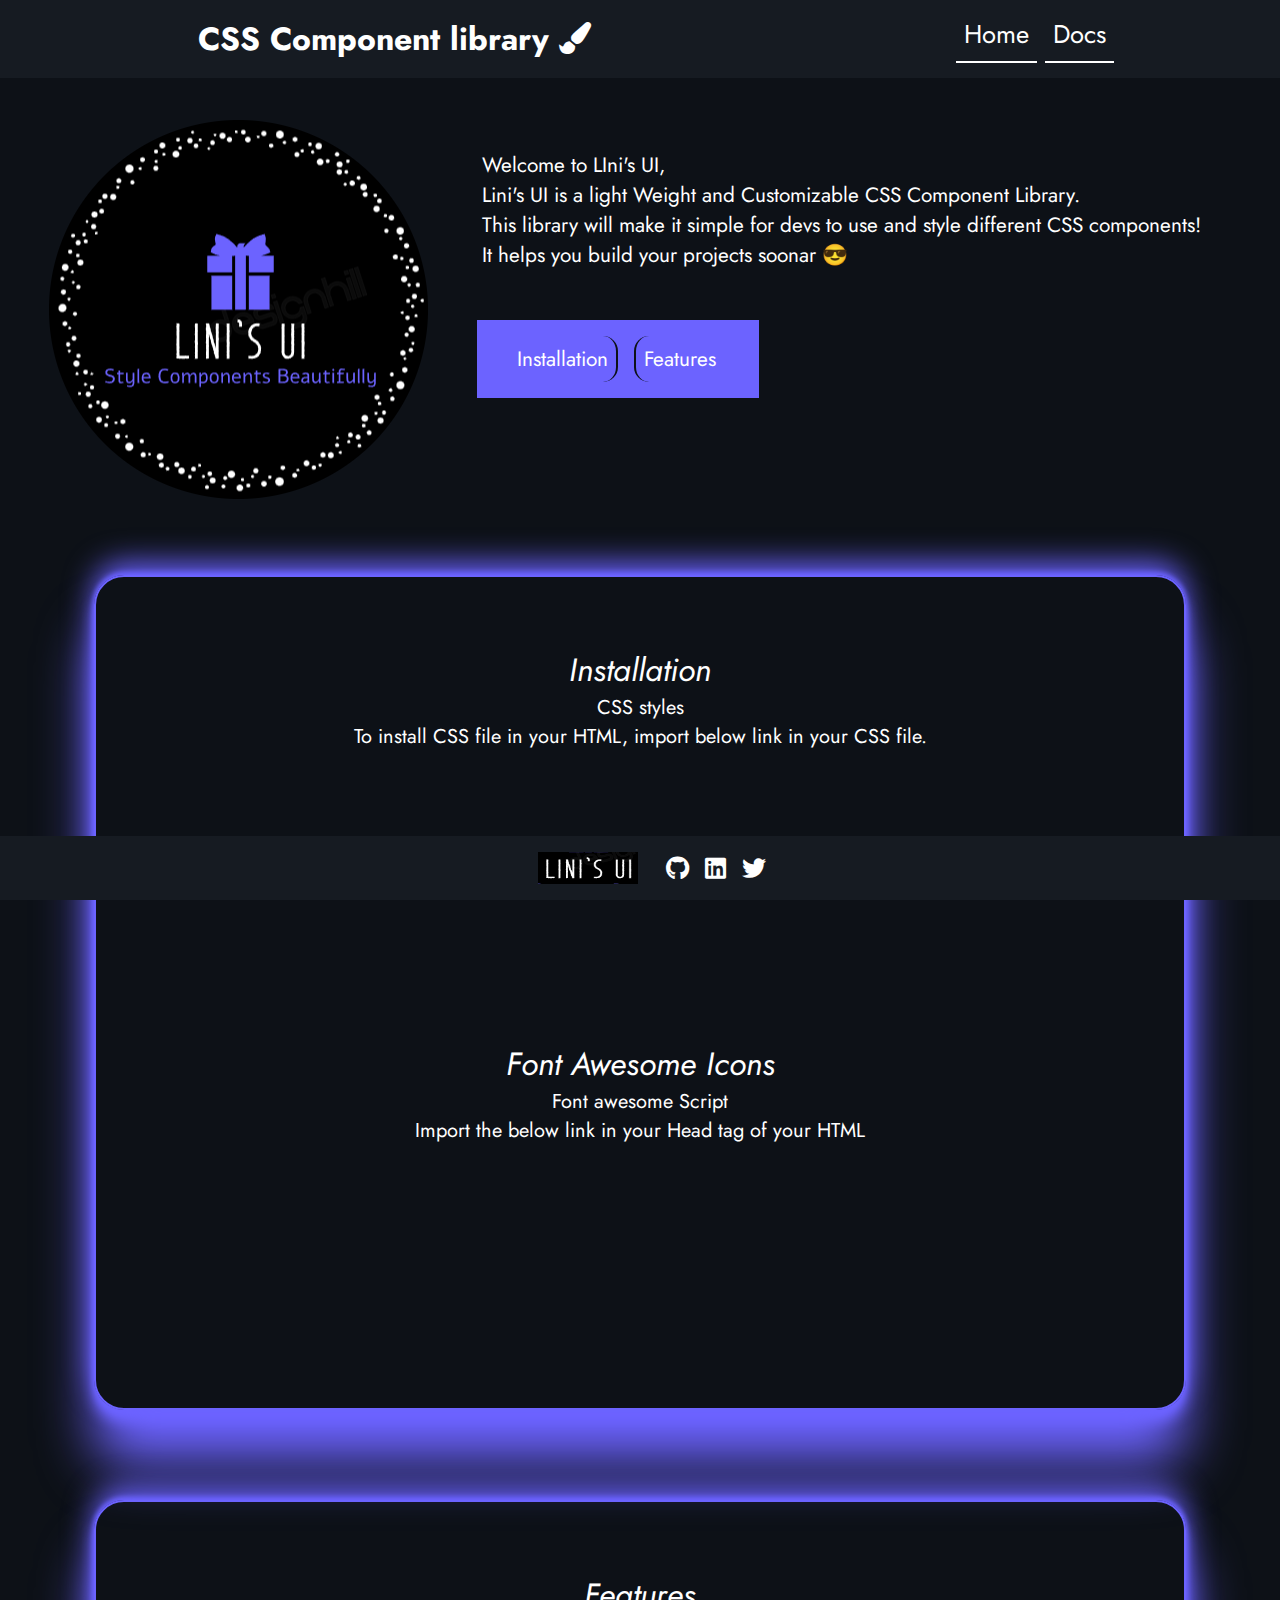
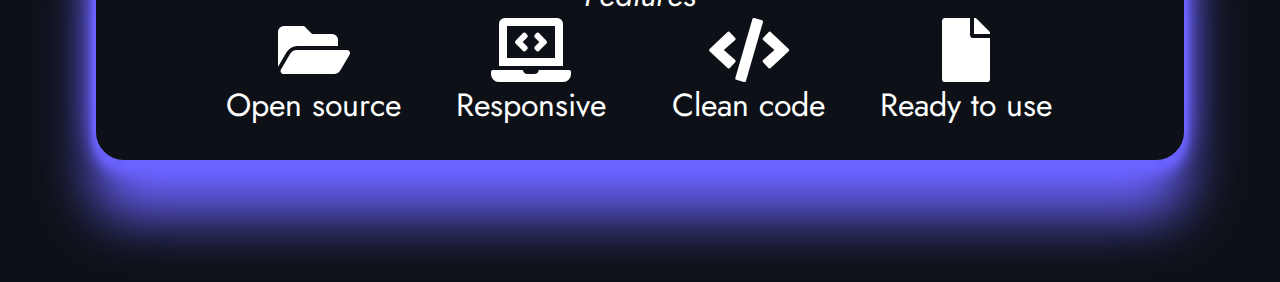
==== index.html @ 8245cbde "docs: changes in documentation" ====
<!DOCTYPE html>
<html lang="en">
<head>
    <meta charset="UTF-8">
    <meta http-equiv="X-UA-Compatible" content="IE=edge">
    <meta name="viewport" content="width=device-width, initial-scale=1.0">
    <link rel="stylesheet" href="./style.css">
    <link rel="stylesheet" href="./css/all.min.css">
    <title>Document</title>
</head>
<body>
    <nav>
        <div class="nav nav-title">
            CSS Component library
            <span><i class="fas fa-paint-brush"></i></span>
        </div>
        <div class="nav nav-pages">
            <a href="./index.html">Home</a>
            <a href="./documentation/documentation.html">Docs</a>
        </div>
    </nav>

    <header>
        <div class="art-img">
            <img src="./img/logo.png" alt="">
        </div>
        <div class="home-header">
            <p>Welcome to LIni's UI, <br>
                Lini's UI is a light Weight and Customizable CSS Component Library. <br>
                This library will make it simple for devs to use and style different CSS components! <br>
                It helps you build your projects soonar 😎
            </p>
            <div class="container-links">
                <a href="#installation" class="install-link">Installation</a>
                <a href="#features" class="feat-link">Features</a>
            </div>
        </div>
    </header>

    <div class="container" id="installation">
        <header class="block-header">Installation</header>
        <span>CSS styles</span>
        <p>To install CSS file in your HTML, import below link in your CSS file.</p>
        <div class="iframe-container">
        <iframe
        src="https://carbon.now.sh/embed?bg=rgba%28171%2C+184%2C+195%2C+1%29&t=seti&wt=none&l=htmlmixed&width=680&ds=true&dsyoff=20px&dsblur=68px&wc=true&wa=true&pv=56px&ph=56px&ln=false&fl=1&fm=Hack&fs=14px&lh=133%25&si=false&es=2x&wm=false&code=%253Clink%2520rel%2520%253D%2520%2522stylesheet%2522%2520href%2520%253D%2520%2522https%253A%252F%252FLiniUI.netlify.app%252Fcomponent.css%2522%2520%252F%253E%2520"
        style="width: 95%; height: 200px; border:0; transform: scale(1); overflow:hidden;"
        sandbox="allow-scripts allow-same-origin">
        </iframe>
        </div>
        <header class="block-header">Font Awesome Icons</header>
        <span>Font awesome Script</span>
        <p>Import the below link in your Head tag of your HTML</p>
        <div class="iframe-container">
        <iframe
        src="https://carbon.now.sh/embed?bg=rgba%28171%2C+184%2C+195%2C+1%29&t=seti&wt=none&l=htmlmixed&width=680&ds=true&dsyoff=20px&dsblur=68px&wc=true&wa=true&pv=56px&ph=56px&ln=false&fl=1&fm=Hack&fs=14px&lh=133%25&si=false&es=2x&wm=false&code=%253Clink%2520rel%253D%2522stylesheet%2522%2520href%253D%2522https%253A%252F%252Fcdnjs.cloudflare.com%252Fajax%252Flibs%252Ffont-awesome%252F4.7.0%252Fcss%252Ffont-awesome.min.css%2522%253E%2520"
         style="width: 95%; height: 223px; border:0; transform: scale(1); overflow:hidden;"
        sandbox="allow-scripts allow-same-origin">
        </iframe>
        </div>
    </div>

    <div class="container" id="features">
        <header class="block-header">Features</header>
        <div class="features-adv">
        <label><i class="fas fa-folder-open"></i>Open source</label>
        <label><i class="fas fa-laptop-code"></i>Responsive</label>
        <label><i class="fas fa-code"></i>Clean code</label>
        <label><i class="fas fa-file"></i>Ready to use</label>
        </div>
    </div>

    <footer>
        <div class="footer-logo">
        <img src="./img/logo name.png" alt="">
        </div>
        <div class="social-links">
        <a href="https://github.com/harshalini"><i class="fab fa-github"></i></a>
        <a href="https://www.linkedin.com/in/harshalini-pandhare-177240206/"><i class="fab fa-linkedin"></i></a>
        <a href="https://twitter.com/Harshalini_P"><i class="fab fa-twitter"></i></a>
        </div>
    </footer>
</body>
</html>
---- style.css ----
@import url('https://fonts.googleapis.com/css2?family=Jost:ital,wght@0,400;0,500;0,700;1,400;1,500;1,700&display=swap');
:root {
    --darker-blue:  #0D1117;
    --dark-blue: #161B22;
    --blue: #6C63FF;
    --white: #fff;
    --btn-border: solid 2px var(--darker-blue);
}
* {
    margin: 0;
}
html {
    scroll-behavior: smooth;
}
body {
    font-family: 'Jost', sans-serif;
    background-color: var(--darker-blue);
    color: var(--white);
    font-size: 16px;
}
nav {
    background-color: var(--dark-blue);
    font-size: 2rem;
    font-weight: 700;
    padding: 1rem;
    position: fixed;
    top: 0;
    width: 100vw;
    display: flex;
    flex-wrap: wrap;
    justify-content: space-around;
    z-index: 999;
}
.nav-title i {
    margin-right: auto;
}
.nav-pages {
    font-size: 1.6rem;
    font-weight: 400;
}
a {
    flex-basis: 30%;
    text-decoration: none;
    padding: 0.5rem;
    color: var(--white);
}
.nav-pages a {
    border-bottom: solid 2px var(--white);
}
.nav-pages a:hover {
    opacity: 50%;
}
header {
    display: flex;
    margin: 100px 25px 0px 25px;
    color: var(--white);
    justify-content: space-evenly;
}
img {
    width: 100%;
    max-height: 100%;
    margin-top: 20px;
}
.home-header {
    min-width: 250px;
    margin: 50px 0;
}
.home-header p {
    margin: auto 30px;
    font-size: 1.3rem;
    display: flex;
}
.container-links {
    display: flex;
    width: 250px;
    justify-content: space-evenly;
    background-color: var(--blue);
    margin: 50px;
    margin-left: 25px;
    padding: 1rem;
}
.container-links a {
    font-size: 1.3rem;
    border-radius: 15px;
}
.container-links a:hover {
    background-color: #7C83FD;
    color: black;
}
.install-link {
    border-right: var(--btn-border);
}
.feat-link {
    border-left: var(--btn-border);
}
.container{
    border: solid 2px var(--blue);
    text-align: center;
    align-content: center;
    width: 85vw;
    margin: 70px auto 50px auto;
    border-radius: 30px;
    font-size: 20px;
    box-shadow: var(--blue) 0px 54px 55px, var(--blue) 0px -12px 30px, var(--blue) 0px 4px 6px, var(--blue) 0px 12px 13px, var(--blue) 0px -3px 5px;
}
.block-header {
    font-size: 2rem;
    margin-top: 70px;
    font-style: italic;
}
.iframe-container {
        position: relative;
    }
iframe {
    display: block;
    margin: 20px auto 20px auto;
    position: relative;
    z-index: 997;
}
#features {
    margin-top: 90px;
    margin-bottom: 120px;
    padding-bottom: 2rem;
}
.features-adv {
    display: flex;
    align-items: center;
    justify-content: center;
    flex-wrap: wrap;
}
.features-adv label {
    font-size: 2rem;
    flex-basis: 20%;
    display: flex;
    flex-direction: column;
}
label i {
    font-size: 4rem;
}
footer {
    background-color: var(--dark-blue);
    position: fixed;
    bottom: 0;
    padding: 1rem;
    width: 100vw;
    z-index: 998;
    height: 2rem;
    display: flex;
    justify-content: center;
}
.social-links {
    display: flex;
    z-index: 1000;
    margin-left: 20px;
    justify-content: center;
    align-items: center;
}
.social-links a {
    font-size: 1.5rem;
}
.social-links a:hover {
    opacity: 50%;
}
footer img {
    width: 100px;
   height: 100px;
   margin: auto;
}

/* RESPONSIVE */

@media screen and (max-width:767px) {
    body {
        font-size: 14px;
    }
    nav {
        height: 80px;
        font-size: 24px;
        margin-left: -8%;
    }
    .nav-pages {
        font-size: 18px;
    }
    header {
        flex-direction: column;
    }
    .art-img {
        margin: auto;
    }
    header img {
        height: 300px;
        width: 300px;
    }
    .home-header .head {
        font-size: 2.5rem;
    }
    .ui-title img {
        width: 25%;
        height: 25%;
        margin-top: 20px;
    }
    .home-header p {
        font-size: 18px;
    }
    .container {
        font-size: 18px;
    }
    .features-adv, .features-adv label {
        flex-direction: column;
        font-size: 18px;
        gap: 10px;
    }
    label i {
        font-size: 40px;
    }
    footer p {
        flex-basis: 25%;
    }
    .container-links {
        margin: 20px auto;
    }
}
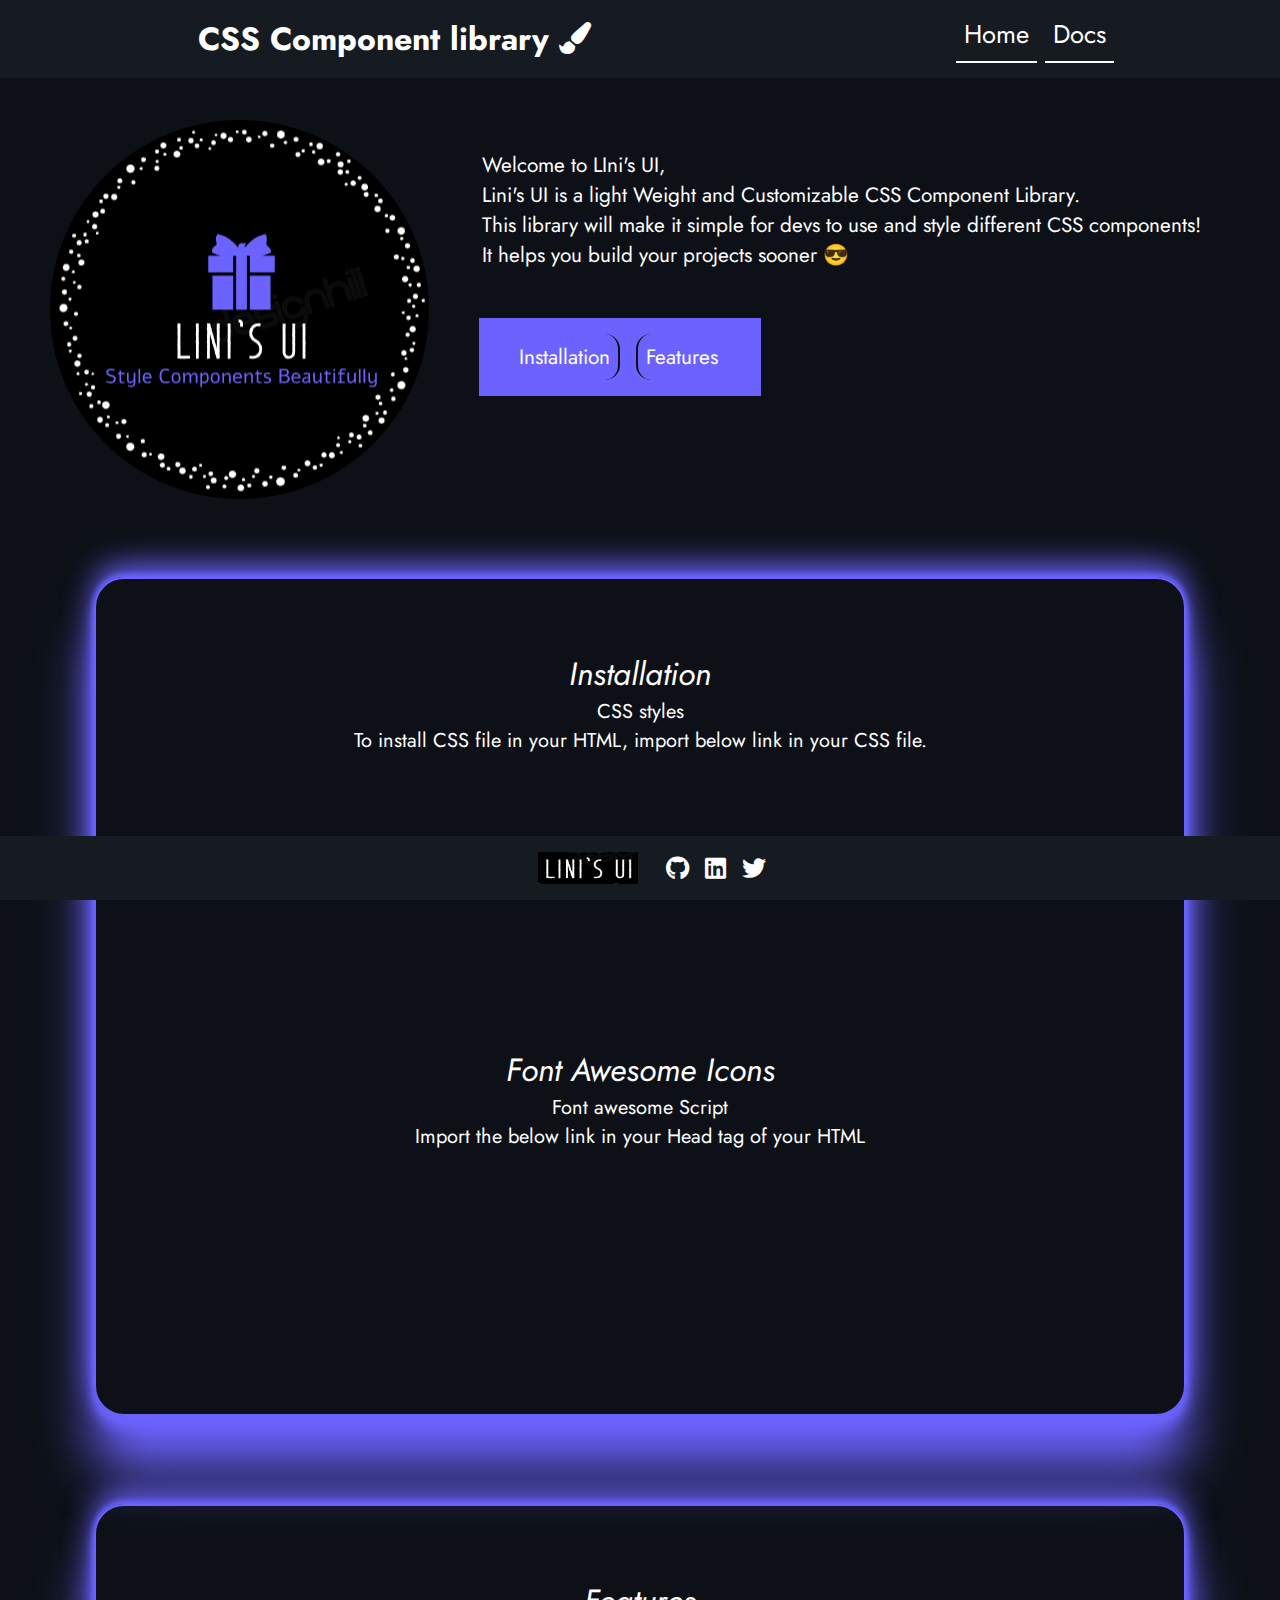
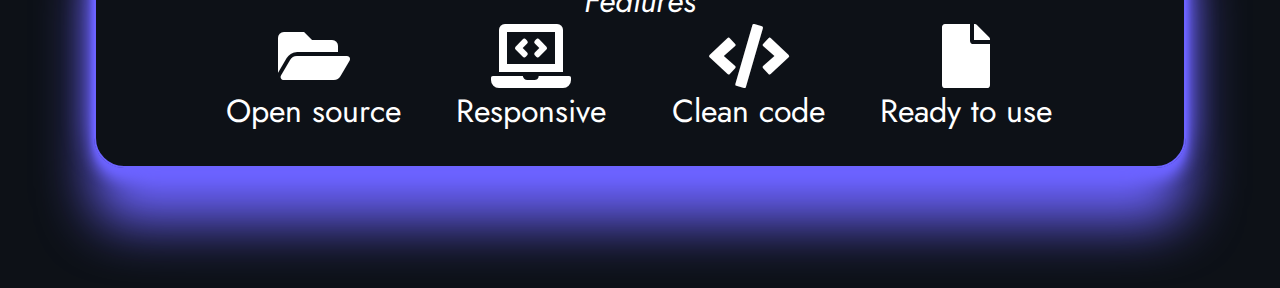
==== commit cafb2dfb: "style: changed px into rem" ====
--- a/index.html
+++ b/index.html
@@ -21,14 +21,14 @@
     </nav>
 
     <header>
-        <div class="art-img">
+        <div class="logo-img">
             <img src="./img/logo.png" alt="">
         </div>
         <div class="home-header">
             <p>Welcome to LIni's UI, <br>
                 Lini's UI is a light Weight and Customizable CSS Component Library. <br>
                 This library will make it simple for devs to use and style different CSS components! <br>
-                It helps you build your projects soonar 😎
+                It helps you build your projects sooner 😎
             </p>
             <div class="container-links">
                 <a href="#installation" class="install-link">Installation</a>
--- a/style.css
+++ b/style.css
@@ -52,21 +52,21 @@
 }
 header {
     display: flex;
-    margin: 100px 25px 0px 25px;
+    margin: 6.25rem 1.56rem 0 1.56rem;
     color: var(--white);
     justify-content: space-evenly;
 }
 img {
     width: 100%;
     max-height: 100%;
-    margin-top: 20px;
+    margin-top: 1.25rem;
 }
 .home-header {
     min-width: 250px;
     margin: 50px 0;
 }
 .home-header p {
-    margin: auto 30px;
+    margin: auto 1.8rem;
     font-size: 1.3rem;
     display: flex;
 }
@@ -75,7 +75,7 @@
     width: 250px;
     justify-content: space-evenly;
     background-color: var(--blue);
-    margin: 50px;
+    margin: 3rem;
     margin-left: 25px;
     padding: 1rem;
 }
@@ -98,14 +98,14 @@
     text-align: center;
     align-content: center;
     width: 85vw;
-    margin: 70px auto 50px auto;
+    margin: 4.5rem auto 3rem auto;
     border-radius: 30px;
     font-size: 20px;
     box-shadow: var(--blue) 0px 54px 55px, var(--blue) 0px -12px 30px, var(--blue) 0px 4px 6px, var(--blue) 0px 12px 13px, var(--blue) 0px -3px 5px;
 }
 .block-header {
     font-size: 2rem;
-    margin-top: 70px;
+    margin-top: 4.5rem;
     font-style: italic;
 }
 .iframe-container {
@@ -118,7 +118,7 @@
     z-index: 997;
 }
 #features {
-    margin-top: 90px;
+    margin-top: 5.5rem;
     margin-bottom: 120px;
     padding-bottom: 2rem;
 }
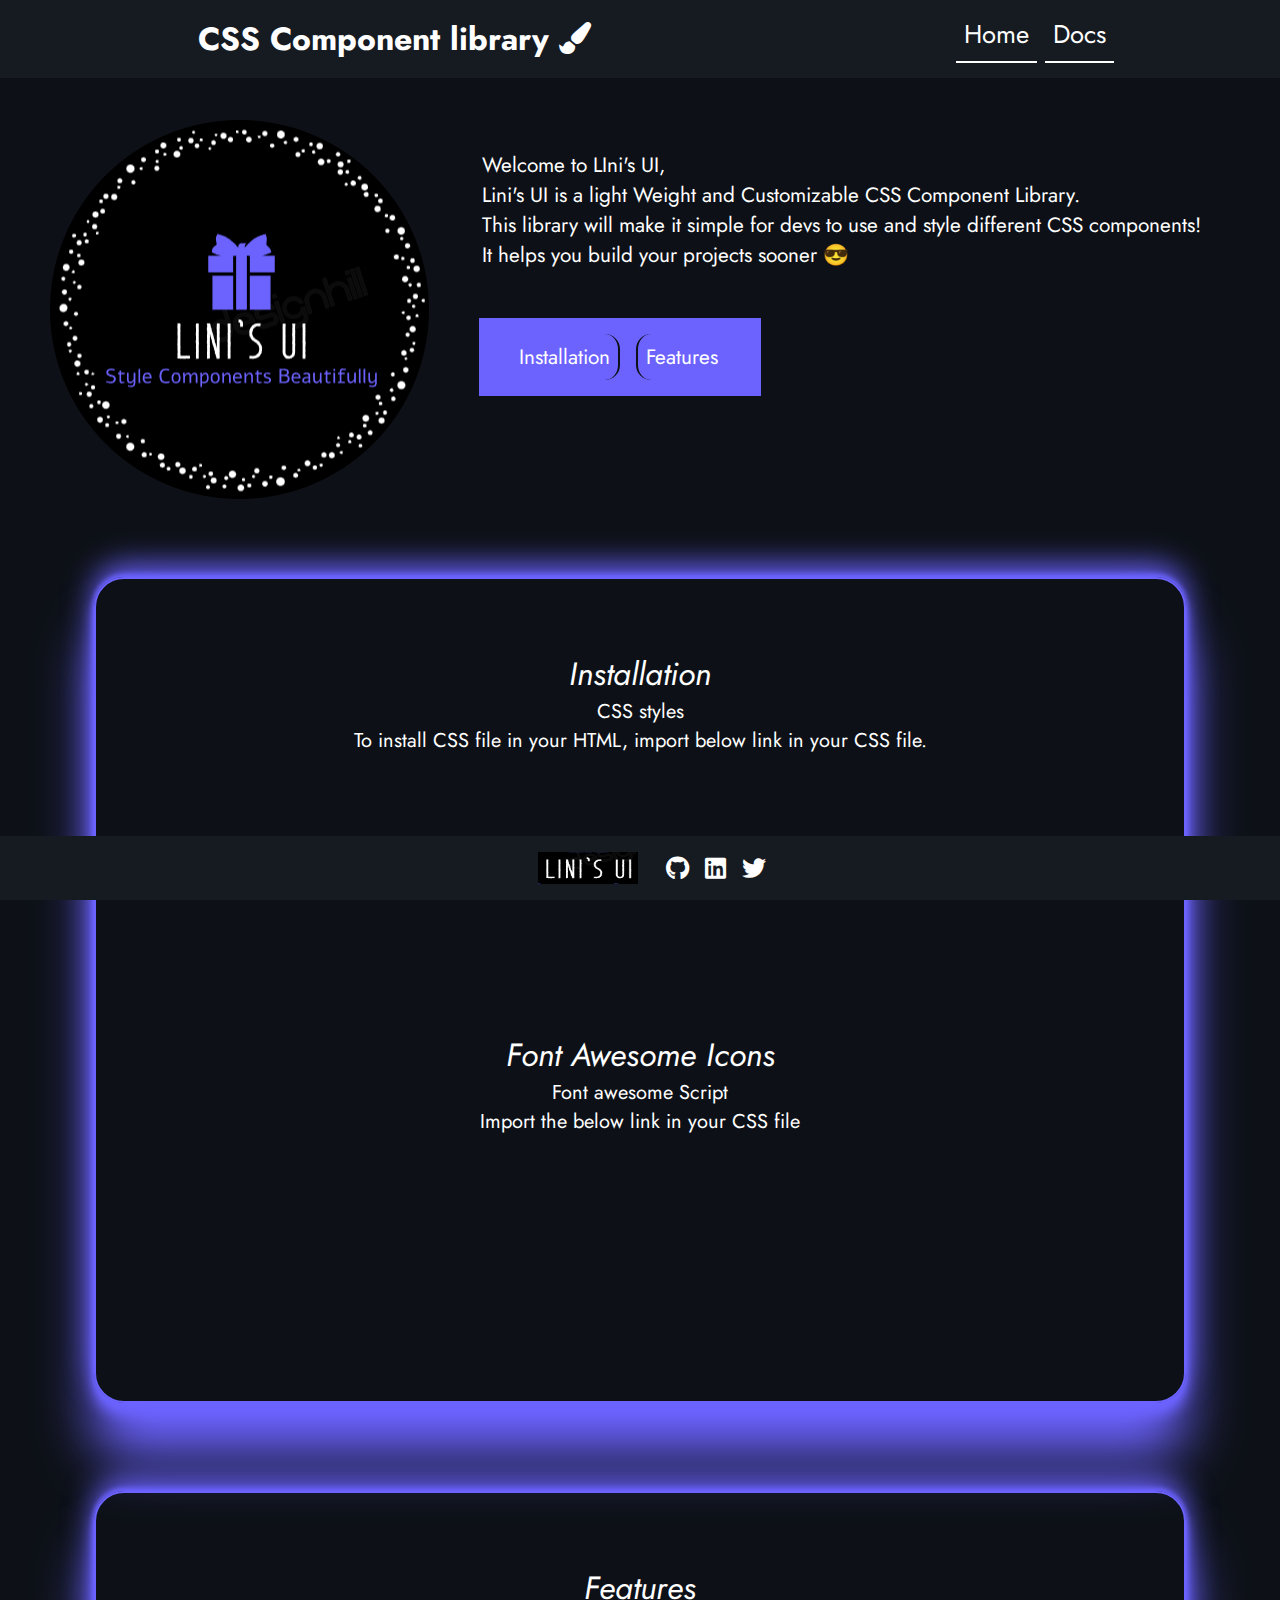
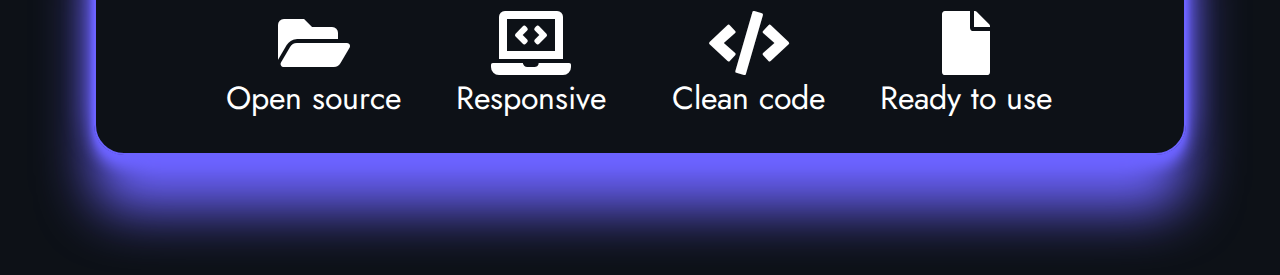
==== commit 9f9286b3: "added: slider component" ====
--- a/index.html
+++ b/index.html
@@ -41,23 +41,19 @@
         <header class="block-header">Installation</header>
         <span>CSS styles</span>
         <p>To install CSS file in your HTML, import below link in your CSS file.</p>
-        <div class="iframe-container">
-        <iframe
-        src="https://carbon.now.sh/embed?bg=rgba%28171%2C+184%2C+195%2C+1%29&t=seti&wt=none&l=htmlmixed&width=680&ds=true&dsyoff=20px&dsblur=68px&wc=true&wa=true&pv=56px&ph=56px&ln=false&fl=1&fm=Hack&fs=14px&lh=133%25&si=false&es=2x&wm=false&code=%253Clink%2520rel%2520%253D%2520%2522stylesheet%2522%2520href%2520%253D%2520%2522https%253A%252F%252FLiniUI.netlify.app%252Fcomponent.css%2522%2520%252F%253E%2520"
-        style="width: 95%; height: 200px; border:0; transform: scale(1); overflow:hidden;"
-        sandbox="allow-scripts allow-same-origin">
-        </iframe>
-        </div>
+            <iframe
+            src="https://carbon.now.sh/embed?bg=rgba%28171%2C+184%2C+195%2C+1%29&t=seti&wt=none&l=htmlmixed&width=680&ds=true&dsyoff=20px&dsblur=68px&wc=true&wa=true&pv=48px&ph=54px&ln=false&fl=1&fm=Hack&fs=14px&lh=133%25&si=false&es=2x&wm=false&code=%253Clink%2520rel%2520%253D%2520%2522stylesheet%2522%2520href%2520%253D%2520%2522https%253A%252F%252Fliniui.netlify.app%252Fcomponent.css%2522%2520%252F%253E%2520"
+            style="width: 100%; height: 185px; border:0; transform: scale(1); overflow:hidden;"
+            sandbox="allow-scripts allow-same-origin">
+          </iframe>
         <header class="block-header">Font Awesome Icons</header>
         <span>Font awesome Script</span>
-        <p>Import the below link in your Head tag of your HTML</p>
-        <div class="iframe-container">
-        <iframe
-        src="https://carbon.now.sh/embed?bg=rgba%28171%2C+184%2C+195%2C+1%29&t=seti&wt=none&l=htmlmixed&width=680&ds=true&dsyoff=20px&dsblur=68px&wc=true&wa=true&pv=56px&ph=56px&ln=false&fl=1&fm=Hack&fs=14px&lh=133%25&si=false&es=2x&wm=false&code=%253Clink%2520rel%253D%2522stylesheet%2522%2520href%253D%2522https%253A%252F%252Fcdnjs.cloudflare.com%252Fajax%252Flibs%252Ffont-awesome%252F4.7.0%252Fcss%252Ffont-awesome.min.css%2522%253E%2520"
-         style="width: 95%; height: 223px; border:0; transform: scale(1); overflow:hidden;"
-        sandbox="allow-scripts allow-same-origin">
-        </iframe>
-        </div>
+        <p>Import the below link in your CSS file</p>
+            <iframe
+            src="https://carbon.now.sh/embed?bg=rgba%28171%2C+184%2C+195%2C+1%29&t=seti&wt=none&l=css&width=680&ds=true&dsyoff=20px&dsblur=68px&wc=true&wa=true&pv=48px&ph=54px&ln=false&fl=1&fm=Hack&fs=14px&lh=133%25&si=false&es=2x&wm=false&code=%2540import%2520url%28%2522https%253A%252F%252Fuse.fontawesome.com%252Freleases%252Fv5.15.4%252Fcss%252Fall.css%2522%29%253B"
+            style="width: 100%; height: 225px; border:0; transform: scale(1); overflow:hidden;"
+            sandbox="allow-scripts allow-same-origin">
+          </iframe>
     </div>
 
     <div class="container" id="features">
--- a/style.css
+++ b/style.css
@@ -1,4 +1,5 @@
 @import url('https://fonts.googleapis.com/css2?family=Jost:ital,wght@0,400;0,500;0,700;1,400;1,500;1,700&display=swap');
+@import url("https://use.fontawesome.com/releases/v5.15.4/css/all.css");
 :root {
     --darker-blue:  #0D1117;
     --dark-blue: #161B22;
@@ -29,7 +30,7 @@
     display: flex;
     flex-wrap: wrap;
     justify-content: space-around;
-    z-index: 999;
+    z-index: 4;
 }
 .nav-title i {
     margin-right: auto;
@@ -108,18 +109,15 @@
     margin-top: 4.5rem;
     font-style: italic;
 }
-.iframe-container {
-        position: relative;
-    }
 iframe {
     display: block;
-    margin: 20px auto 20px auto;
+    margin: 1.25rem auto 1.25rem auto;
     position: relative;
-    z-index: 997;
+    z-index: 2;
 }
 #features {
     margin-top: 5.5rem;
-    margin-bottom: 120px;
+    margin-bottom: 7.5rem;
     padding-bottom: 2rem;
 }
 .features-adv {
@@ -143,15 +141,15 @@
     bottom: 0;
     padding: 1rem;
     width: 100vw;
-    z-index: 998;
+    z-index: 3;
     height: 2rem;
     display: flex;
     justify-content: center;
 }
 .social-links {
     display: flex;
-    z-index: 1000;
-    margin-left: 20px;
+    z-index: 5;
+    margin-left: 1.25rem;
     justify-content: center;
     align-items: center;
 }
@@ -162,8 +160,8 @@
     opacity: 50%;
 }
 footer img {
-    width: 100px;
-   height: 100px;
+    width: 6.25rem;
+   height: 6.25rem;
    margin: auto;
 }
 
@@ -171,15 +169,20 @@
 
 @media screen and (max-width:767px) {
     body {
-        font-size: 14px;
+        font-size: 16px;
     }
     nav {
-        height: 80px;
-        font-size: 24px;
+        height: 5rem;
+        font-size: 1.5rem;
         margin-left: -8%;
     }
     .nav-pages {
-        font-size: 18px;
+        font-size: 1.15rem;
+    }
+    .logo-img {
+        display: flex;
+        justify-content: center;
+        align-items: center;
     }
     header {
         flex-direction: column;
@@ -188,8 +191,8 @@
         margin: auto;
     }
     header img {
-        height: 300px;
-        width: 300px;
+        height: 18rem;
+        width: 18rem;
     }
     .home-header .head {
         font-size: 2.5rem;
@@ -197,26 +200,26 @@
     .ui-title img {
         width: 25%;
         height: 25%;
-        margin-top: 20px;
+        margin-top: 1.25rem;
     }
     .home-header p {
-        font-size: 18px;
+        font-size: 1.13rem;
     }
     .container {
-        font-size: 18px;
+        font-size: 1.13rem;
     }
     .features-adv, .features-adv label {
         flex-direction: column;
-        font-size: 18px;
+        font-size: 1.13rem;
         gap: 10px;
     }
     label i {
-        font-size: 40px;
+        font-size: 2.5rem;
     }
     footer p {
         flex-basis: 25%;
     }
     .container-links {
-        margin: 20px auto;
+        margin: 1.25rem auto;
     }
 }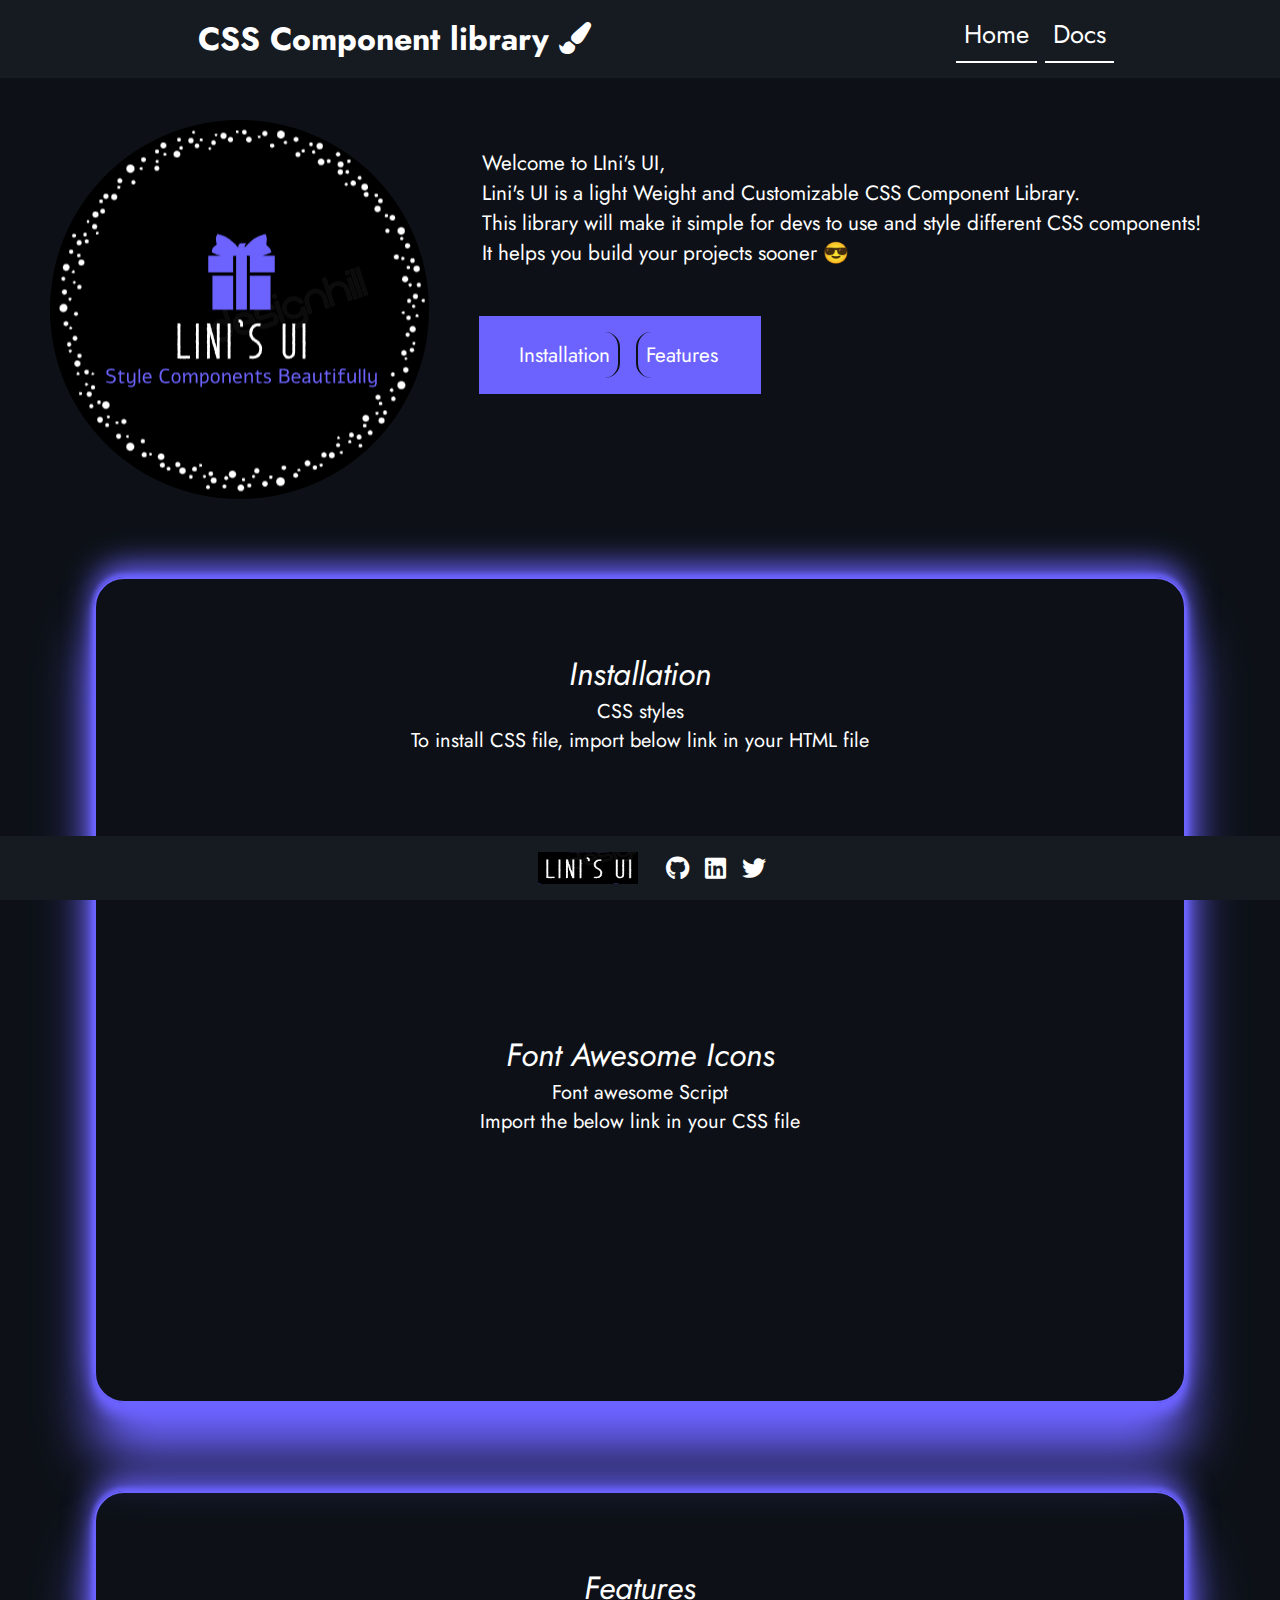
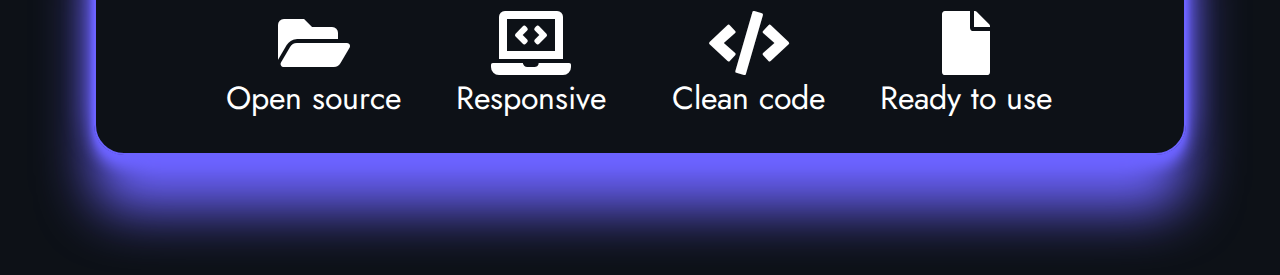
==== commit 2145712a: "refactor: minor code changes" ====
--- a/index.html
+++ b/index.html
@@ -6,7 +6,7 @@
     <meta name="viewport" content="width=device-width, initial-scale=1.0">
     <link rel="stylesheet" href="./style.css">
     <link rel="stylesheet" href="./css/all.min.css">
-    <title>Document</title>
+    <title>Lini's UI | Home</title>
 </head>
 <body>
     <nav>
@@ -40,7 +40,7 @@
     <div class="container" id="installation">
         <header class="block-header">Installation</header>
         <span>CSS styles</span>
-        <p>To install CSS file in your HTML, import below link in your CSS file.</p>
+        <p>To install CSS file, import below link in your HTML file</p>
             <iframe
             src="https://carbon.now.sh/embed?bg=rgba%28171%2C+184%2C+195%2C+1%29&t=seti&wt=none&l=htmlmixed&width=680&ds=true&dsyoff=20px&dsblur=68px&wc=true&wa=true&pv=48px&ph=54px&ln=false&fl=1&fm=Hack&fs=14px&lh=133%25&si=false&es=2x&wm=false&code=%253Clink%2520rel%2520%253D%2520%2522stylesheet%2522%2520href%2520%253D%2520%2522https%253A%252F%252Fliniui.netlify.app%252Fcomponent.css%2522%2520%252F%253E%2520"
             style="width: 100%; height: 185px; border:0; transform: scale(1); overflow:hidden;"
--- a/style.css
+++ b/style.css
@@ -63,8 +63,8 @@
     margin-top: 1.25rem;
 }
 .home-header {
-    min-width: 250px;
-    margin: 50px 0;
+    min-width: 15.63rem;
+    margin: 3rem 0;
 }
 .home-header p {
     margin: auto 1.8rem;
@@ -73,7 +73,7 @@
 }
 .container-links {
     display: flex;
-    width: 250px;
+    width: 15.63rem;
     justify-content: space-evenly;
     background-color: var(--blue);
     margin: 3rem;
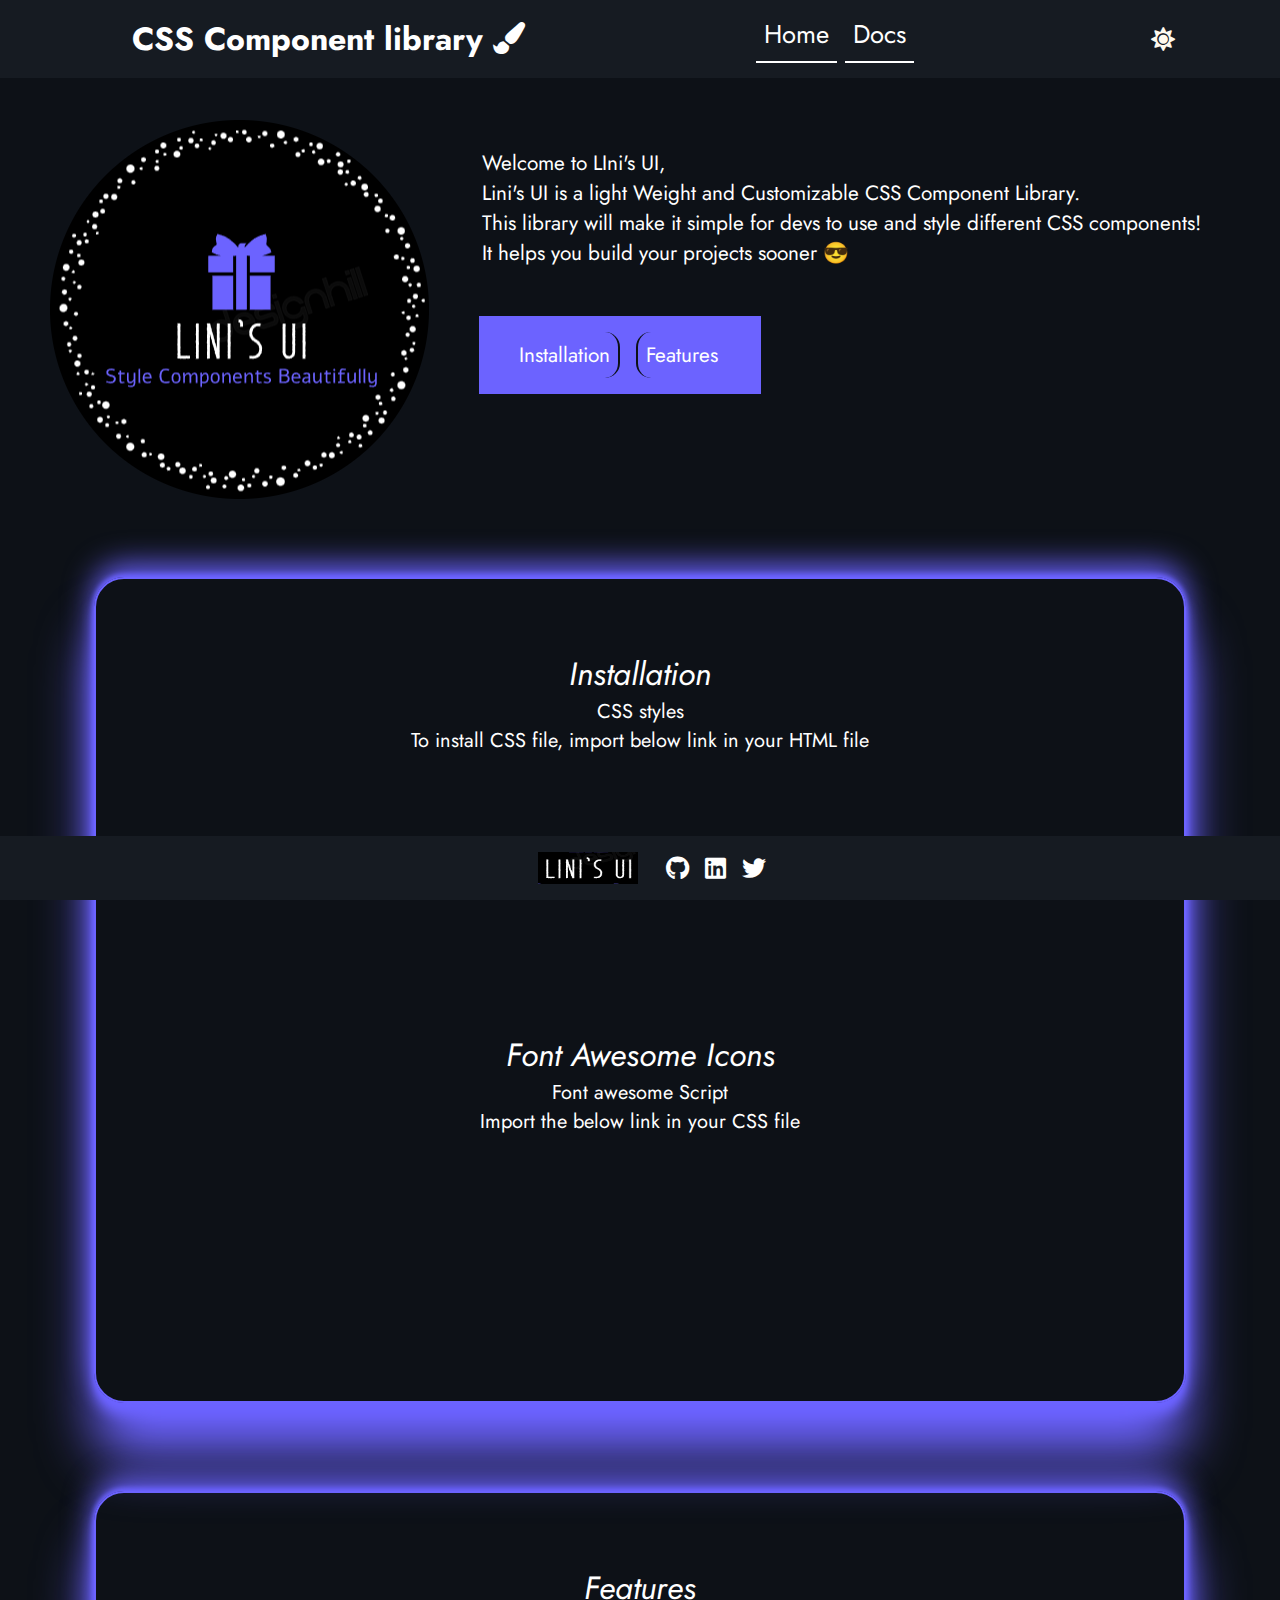
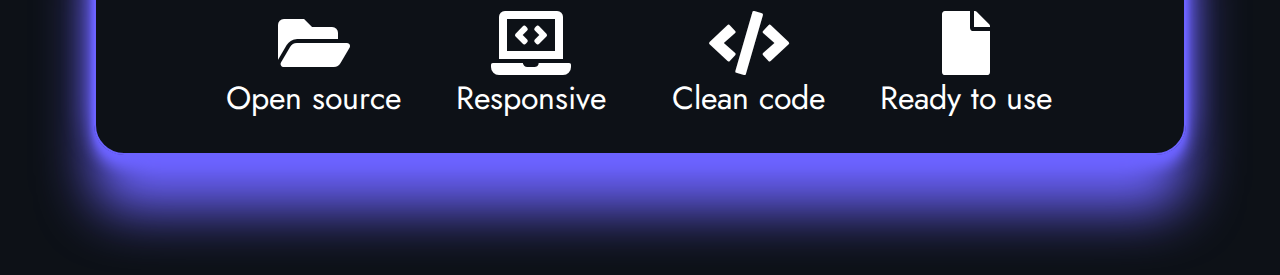
==== commit 5a1232ff: "feat: added persisting dark/light mode" ====
--- a/index.html
+++ b/index.html
@@ -18,6 +18,7 @@
             <a href="./index.html">Home</a>
             <a href="./documentation/documentation.html">Docs</a>
         </div>
+        <button class="ld-btn"><i class="chmode fas fa-sun"></i></button>
     </nav>
 
     <header>
@@ -76,5 +77,7 @@
         <a href="https://twitter.com/Harshalini_P"><i class="fab fa-twitter"></i></a>
         </div>
     </footer>
+
+    <script src="./index.js"></script>
 </body>
 </html>--- a/style.css
+++ b/style.css
@@ -7,6 +7,11 @@
     --white: #fff;
     --btn-border: solid 2px var(--darker-blue);
 }
+.light-theme {
+    --darker-blue: #fff;
+    --white: #0D1117;
+    --dark-blue: #6C63FF;
+}
 * {
     margin: 0;
 }
@@ -19,6 +24,7 @@
     color: var(--white);
     font-size: 16px;
 }
+
 nav {
     background-color: var(--dark-blue);
     font-size: 2rem;
@@ -51,10 +57,17 @@
 .nav-pages a:hover {
     opacity: 50%;
 }
+.ld-btn {
+   background: none;
+   border: none;
+}
+.chmode {
+    font-size: 1.5rem;
+    color: #FEF9EF;
+}
 header {
     display: flex;
     margin: 6.25rem 1.56rem 0 1.56rem;
-    color: var(--white);
     justify-content: space-evenly;
 }
 img {
@@ -176,6 +189,12 @@
         font-size: 1.5rem;
         margin-left: -8%;
     }
+    .nav-title {
+        margin-left: 2rem;
+    }
+    .ld-btn {
+        margin-top: -2.5rem;
+    }
     .nav-pages {
         font-size: 1.15rem;
     }
@@ -222,4 +241,9 @@
     .container-links {
         margin: 1.25rem auto;
     }
+}
+@media only screen and (max-width: 480px) {
+    .ld-btn {
+        margin-top: 0;
+    }
 }